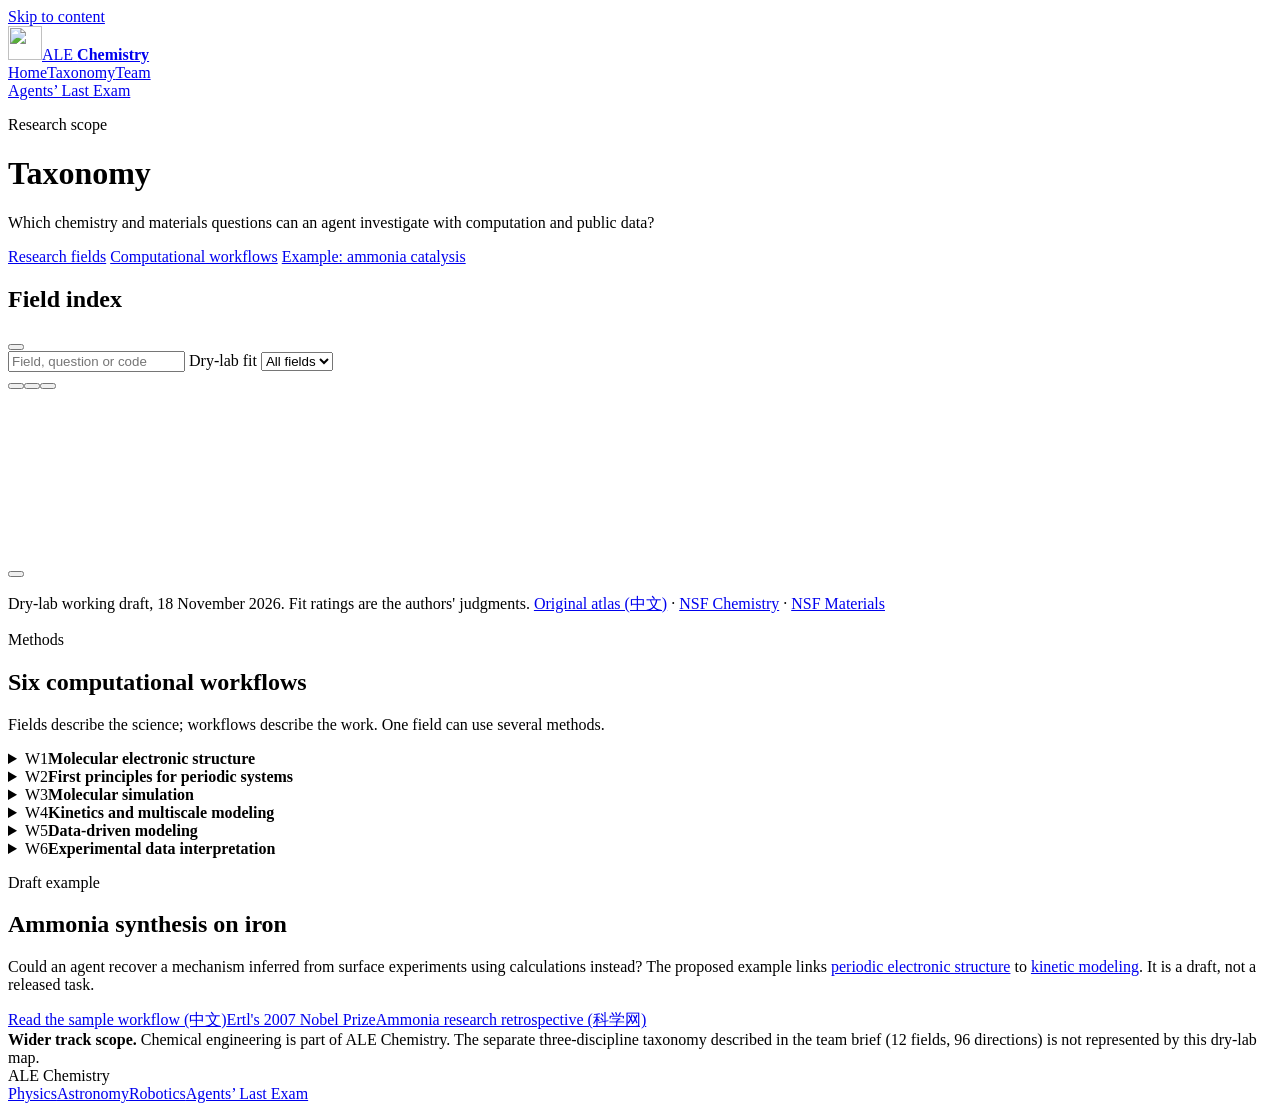
==== taxonomy/index.html @ fe06469a "Publish ALE Chemistry website" ====
<!doctype html>
<html lang="en">
  <head>
    <meta charset="utf-8" />
    <meta name="viewport" content="width=device-width,initial-scale=1" />
    <meta name="robots" content="noindex,nofollow" />
    <meta
      name="description"
      content="A zoomable working atlas of research fields in ALE Chemistry."
    />
    <link rel="icon" href="/ale-chemistry-site/mark.svg" />
    <title>Taxonomy | ALE Chemistry</title>
    <script type="module" crossorigin src="/ale-chemistry-site/assets/taxonomy-B8rWNloZ.js"></script>
    <link rel="modulepreload" crossorigin href="/ale-chemistry-site/assets/base-Cv3sViCa.js">
    <link rel="modulepreload" crossorigin href="/ale-chemistry-site/assets/tree-B8q4rNAW.js">
    <link rel="stylesheet" crossorigin href="/ale-chemistry-site/assets/base-BzcDfKxD.css">
  </head>
  <body>
    <a class="skip" href="#main">Skip to content</a><header class="site-head"><div class="head-inner"><a class="brand" href="/ale-chemistry-site/" aria-label="ALE Chemistry home"><img src="/ale-chemistry-site/mark.svg" width="34" height="34" alt=""><span>ALE <b>Chemistry</b></span></a><nav aria-label="Primary"><a href="/ale-chemistry-site/">Home</a><a href="/ale-chemistry-site/taxonomy/" aria-current="page">Taxonomy</a><a href="/ale-chemistry-site/team/">Team</a></nav><a class="network-link" href="https://agents-last-exam.org/" aria-label="Agents’ Last Exam main site"><i data-lucide="globe-2"></i><span>Agents’ Last Exam</span></a></div></header>
    <main id="main" class="atlas-page">
      <div class="page-wrap page-intro">
        <p class="overline"><span class="rule"></span>Research scope</p>
        <h1>Taxonomy</h1>
        <p>
          Which chemistry and materials questions can an agent investigate with
          computation and public data?
        </p>
        <nav class="atlas-jumps" aria-label="Taxonomy sections">
          <a href="#fields">Research fields</a>
          <a href="#workflows">Computational workflows</a>
          <a href="#sample">Example: ammonia catalysis</a>
        </nav>
      </div>
      <div class="atlas-shell page-wrap" id="fields">
        <aside class="atlas-index" aria-label="Taxonomy index">
          <div class="index-heading">
            <h2>Field index</h2>
            <button
              class="icon-button index-toggle"
              aria-label="Show field index"
              aria-expanded="false"
              aria-controls="index-body"
              title="Show field index"
            >
              <i data-lucide="list-tree"></i>
            </button>
          </div>
          <div id="index-body">
            <label class="search-box"
              ><i data-lucide="search"></i
              ><input
                id="atlas-search"
                type="search"
                placeholder="Field, question or code"
                aria-label="Find a field or example question"
                autocomplete="off"
            /></label>
            <label class="fit-filter"
              >Dry-lab fit
              <select id="fit-filter">
                <option value="">All fields</option>
              </select>
            </label>
            <div id="index-list"></div>
          </div>
        </aside>
        <section class="atlas-work" aria-label="Interactive field map">
          <div class="map-head">
            <nav id="crumbs" aria-label="Taxonomy breadcrumb"></nav>
            <div class="map-tools">
              <button
                id="zoom-out"
                class="icon-button"
                title="Zoom out"
                aria-label="Zoom out"
              >
                <i data-lucide="minus"></i></button
              ><button
                id="zoom-in"
                class="icon-button"
                title="Zoom in"
                aria-label="Zoom in"
              >
                <i data-lucide="plus"></i></button
              ><button
                id="fit"
                class="icon-button"
                title="Fit selection"
                aria-label="Fit selection"
              >
                <i data-lucide="maximize"></i>
              </button>
            </div>
          </div>
          <svg
            id="field-map"
            role="group"
            aria-label="Zoomable taxonomy map"
            tabindex="0"
          ></svg>
          <div class="map-foot">
            <div>
              <span id="node-kind" class="mono"></span
              ><strong id="node-name"></strong>
              <p id="node-description" aria-live="polite"></p>
              <div id="node-links" class="node-links"></div>
            </div>
            <button
              class="icon-button"
              id="up"
              title="Parent level"
              aria-label="Parent level"
            >
              <i data-lucide="corner-left-up"></i>
            </button>
          </div>
        </section>
      </div>
      <div class="page-wrap edition">
        <i data-lucide="book-open"></i>
        <p>
          <span id="edition-note"
            >Dry-lab working draft, 18 November 2026.</span
          >
          Fit ratings are the authors' judgments.
          <a href="https://claude.ai/artifact/L4qpZ2cJ8Bn9jedCf67J6v"
            >Original atlas (中文)</a
          >
          ·
          <a
            href="https://www.nsf.gov/funding/opportunities/mps-chem-mps-chemistry-research-programs/nsf26-519/solicitation"
            >NSF Chemistry</a
          >
          ·
          <a
            href="https://www.nsf.gov/funding/opportunities/mps-materials-mps-materials-research-programs/nsf26-521/solicitation"
            >NSF Materials</a
          >
        </p>
      </div>
      <section id="workflows" class="page-wrap atlas-reading">
        <p class="overline"><span class="rule"></span>Methods</p>
        <h2>Six computational workflows</h2>
        <p>
          Fields describe the science; workflows describe the work. One field
          can use several methods.
        </p>
        <div id="workflow-list"><details class="workflow-row" id="w1"><summary><span class="mono">W1</span><strong>Molecular electronic structure</strong><span class="disclosure" aria-hidden="true"></span></summary><div class="workflow-body"><p>Predict a molecule's energy, geometry or electronic transitions and compare with a measured observable.</p><p class="workflow-fields"><span>Related fields:</span> <a href="?node=c1#fields">C1 · Catalysis</a> <a href="?node=c3#fields">C3 · Mechanism &amp; function</a> <a href="?node=c4#fields">C4 · Structure &amp; dynamics</a> <a href="?node=c7#fields">C7 · Theory &amp; computation</a></p></div></details><details class="workflow-row" id="w2"><summary><span class="mono">W2</span><strong>First principles for periodic systems</strong><span class="disclosure" aria-hidden="true"></span></summary><div class="workflow-body"><p>Calculate a property of a surface or crystal and check it against published values.</p><p class="workflow-fields"><span>Related fields:</span> <a href="?node=c1#fields">C1 · Catalysis</a> <a href="?node=m2#fields">M2 · Ceramics</a> <a href="?node=m3#fields">M3 · Materials theory</a> <a href="?node=m5#fields">M5 · Electronic &amp; photonic</a> <a href="?node=m8#fields">M8 · Solid-state chemistry</a></p></div></details><details class="workflow-row" id="w3"><summary><span class="mono">W3</span><strong>Molecular simulation</strong><span class="disclosure" aria-hidden="true"></span></summary><div class="workflow-body"><p>Sample the configurations of a molecular system to estimate quantities such as binding or gas uptake.</p><p class="workflow-fields"><span>Related fields:</span> <a href="?node=c8#fields">C8 · Life processes</a> <a href="?node=c9#fields">C9 · Supramolecular &amp; nano</a> <a href="?node=m7#fields">M7 · Polymers</a> <a href="?node=m8#fields">M8 · Solid-state chemistry</a></p></div></details><details class="workflow-row" id="w4"><summary><span class="mono">W4</span><strong>Kinetics and multiscale modeling</strong><span class="disclosure" aria-hidden="true"></span></summary><div class="workflow-body"><p>Connect microscopic events to observable rates, morphologies or phase behavior.</p><p class="workflow-fields"><span>Related fields:</span> <a href="?node=c1#fields">C1 · Catalysis</a> <a href="?node=c4#fields">C4 · Structure &amp; dynamics</a> <a href="?node=c6#fields">C6 · Systems &amp; solutions</a> <a href="?node=m6#fields">M6 · Metals &amp; alloys</a></p></div></details><details class="workflow-row" id="w5"><summary><span class="mono">W5</span><strong>Data-driven modeling</strong><span class="disclosure" aria-hidden="true"></span></summary><div class="workflow-body"><p>Learn properties or screen candidates, then measure performance on held-out data.</p><p class="workflow-fields"><span>Related fields:</span> <a href="?node=c5#fields">C5 · Synthesis</a> <a href="?node=c7#fields">C7 · Theory &amp; computation</a> <a href="?node=m5#fields">M5 · Electronic &amp; photonic</a> <a href="?node=m8#fields">M8 · Solid-state chemistry</a></p></div></details><details class="workflow-row" id="w6"><summary><span class="mono">W6</span><strong>Experimental data interpretation</strong><span class="disclosure" aria-hidden="true"></span></summary><div class="workflow-body"><p>Infer structure from spectra or diffraction, then compare with a known reference.</p><p class="workflow-fields"><span>Related fields:</span> <a href="?node=c2#fields">C2 · Measurement &amp; imaging</a> <a href="?node=m4#fields">M4 · Condensed matter</a></p></div></details></div>
      </section>
      <section id="sample" class="page-wrap atlas-reading">
        <p class="overline"><span class="rule"></span>Draft example</p>
        <h2>Ammonia synthesis on iron</h2>
        <p>
          Could an agent recover a mechanism inferred from surface experiments
          using calculations instead? The proposed example links
          <a href="#w2">periodic electronic structure</a> to
          <a href="#w4">kinetic modeling</a>. It is a draft, not a released
          task.
        </p>
        <div class="reading-links">
          <a href="https://claude.ai/artifact/RcVZBp7t5jjUbqYZPq3YxW"
            >Read the sample workflow (中文)</a
          ><a href="https://www.nobelprize.org/prizes/chemistry/2007/summary/"
            >Ertl's 2007 Nobel Prize</a
          ><a href="https://news.sciencenet.cn/htmlnews/2021/10/466577.shtm"
            >Ammonia research retrospective (科学网)</a
          >
        </div>
      </section>
      <aside id="track-scope" class="page-wrap scope-note">
        <strong>Wider track scope.</strong> Chemical engineering is part of ALE
        Chemistry. The separate three-discipline taxonomy described in the team
        brief (12 fields, 96 directions) is not represented by this dry-lab map.
      </aside>
      <noscript
        ><p class="page-wrap">
          The interactive map needs JavaScript. The workflow list and linked
          original atlas are available without it.
        </p></noscript
      >
    </main>
    <footer><div class="foot-inner"><span class="foot-name">ALE Chemistry</span><nav aria-label="Related tracks"><a href="https://ale-physics.org/">Physics</a><a href="https://ale-astronomy.org/">Astronomy</a><a href="https://ale-robotics.org/">Robotics</a><a href="https://agents-last-exam.org/">Agents’ Last Exam</a></nav></div></footer>
  </body>
</html>
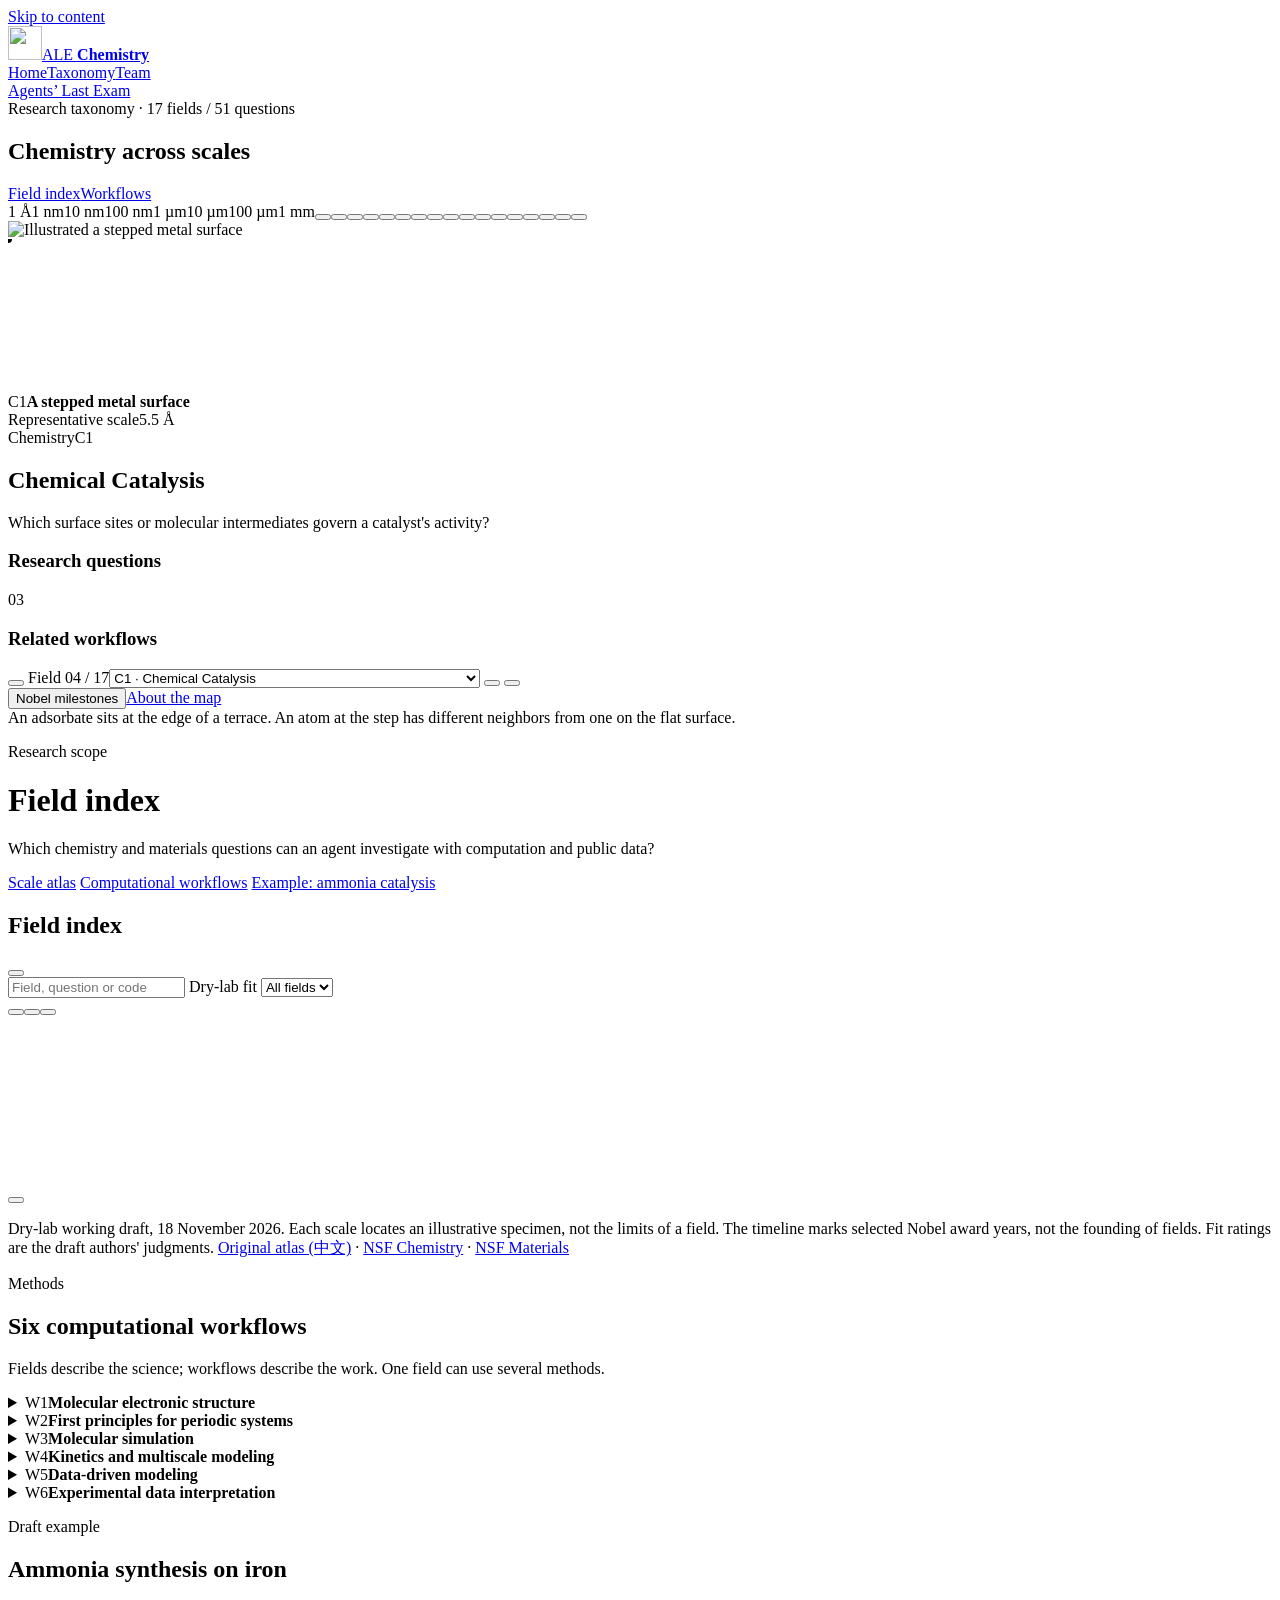
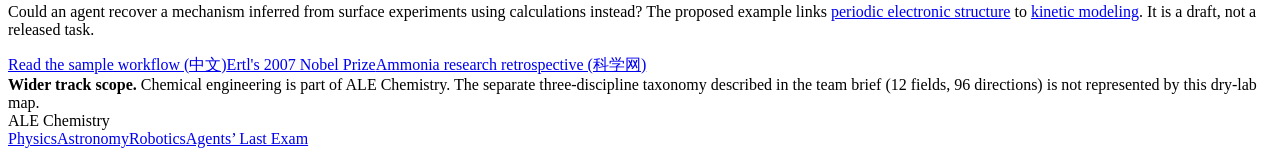
==== commit 2a655f52: "Update published website" ====
--- a/taxonomy/index.html
+++ b/taxonomy/index.html
@@ -10,119 +10,162 @@
     />
     <link rel="icon" href="/ale-chemistry-site/mark.svg" />
     <title>Taxonomy | ALE Chemistry</title>
-    <script type="module" crossorigin src="/ale-chemistry-site/assets/taxonomy-B8rWNloZ.js"></script>
-    <link rel="modulepreload" crossorigin href="/ale-chemistry-site/assets/base-Cv3sViCa.js">
-    <link rel="modulepreload" crossorigin href="/ale-chemistry-site/assets/tree-B8q4rNAW.js">
+    <script type="module" crossorigin src="/ale-chemistry-site/assets/taxonomy-D-txpqeL.js"></script>
+    <link rel="modulepreload" crossorigin href="/ale-chemistry-site/assets/base-CWYM7ksA.js">
+    <link rel="modulepreload" crossorigin href="/ale-chemistry-site/assets/tree-DxXXU56B.js">
     <link rel="stylesheet" crossorigin href="/ale-chemistry-site/assets/base-BzcDfKxD.css">
+    <link rel="stylesheet" crossorigin href="/ale-chemistry-site/assets/taxonomy-H6cmNP9o.css">
   </head>
-  <body>
+  <body class="atlas-site">
     <a class="skip" href="#main">Skip to content</a><header class="site-head"><div class="head-inner"><a class="brand" href="/ale-chemistry-site/" aria-label="ALE Chemistry home"><img src="/ale-chemistry-site/mark.svg" width="34" height="34" alt=""><span>ALE <b>Chemistry</b></span></a><nav aria-label="Primary"><a href="/ale-chemistry-site/">Home</a><a href="/ale-chemistry-site/taxonomy/" aria-current="page">Taxonomy</a><a href="/ale-chemistry-site/team/">Team</a></nav><a class="network-link" href="https://agents-last-exam.org/" aria-label="Agents’ Last Exam main site"><i data-lucide="globe-2"></i><span>Agents’ Last Exam</span></a></div></header>
     <main id="main" class="atlas-page">
-      <div class="page-wrap page-intro">
-        <p class="overline"><span class="rule"></span>Research scope</p>
-        <h1>Taxonomy</h1>
-        <p>
-          Which chemistry and materials questions can an agent investigate with
-          computation and public data?
-        </p>
-        <nav class="atlas-jumps" aria-label="Taxonomy sections">
-          <a href="#fields">Research fields</a>
-          <a href="#workflows">Computational workflows</a>
-          <a href="#sample">Example: ammonia catalysis</a>
-        </nav>
-      </div>
-      <div class="atlas-shell page-wrap" id="fields">
-        <aside class="atlas-index" aria-label="Taxonomy index">
-          <div class="index-heading">
-            <h2>Field index</h2>
-            <button
-              class="icon-button index-toggle"
-              aria-label="Show field index"
-              aria-expanded="false"
-              aria-controls="index-body"
-              title="Show field index"
-            >
-              <i data-lucide="list-tree"></i>
-            </button>
-          </div>
-          <div id="index-body">
-            <label class="search-box"
-              ><i data-lucide="search"></i
-              ><input
-                id="atlas-search"
-                type="search"
-                placeholder="Field, question or code"
-                aria-label="Find a field or example question"
-                autocomplete="off"
-            /></label>
-            <label class="fit-filter"
-              >Dry-lab fit
-              <select id="fit-filter">
-                <option value="">All fields</option>
-              </select>
-            </label>
-            <div id="index-list"></div>
-          </div>
-        </aside>
-        <section class="atlas-work" aria-label="Interactive field map">
-          <div class="map-head">
-            <nav id="crumbs" aria-label="Taxonomy breadcrumb"></nav>
-            <div class="map-tools">
+      <section id="scale-atlas" class="sa-runway" aria-label="Chemistry scale atlas">
+  <div class="sa-viewport" id="sa-viewport">
+    <div class="sa-head"><div><span class="sa-kicker">Research taxonomy<span class="sa-count"> · 17 fields / 51 questions</span></span><h1>Chemistry across scales</h1></div>
+      <nav aria-label="Atlas views"><a href="#fields"><i data-lucide="list-tree"></i>Field index</a><a class="sa-workflow-jump" href="#workflows">Workflows</a></nav></div>
+    <div class="sa-body">
+      <nav class="sa-rail" aria-label="Research fields by representative length"><div class="sa-axis"><span class="sa-tick" style="--pos:0%">1 Å</span><span class="sa-tick" style="--pos:13.696697597378607%">1 nm</span><span class="sa-tick" style="--pos:27.393395194757215%">10 nm</span><span class="sa-tick" style="--pos:41.09009279213582%">100 nm</span><span class="sa-tick" style="--pos:54.78679038951443%">1 µm</span><span class="sa-tick" style="--pos:68.48348798689304%">10 µm</span><span class="sa-tick" style="--pos:82.18018558427164%">100 µm</span><span class="sa-tick" style="--pos:95.87688318165026%">1 mm</span><button type="button" data-stop="c7" data-family="c" style="--pos:0%" aria-label="Go to Chemical Theory, Models and Computational Methods" title="Chemical Theory, Models and Computational Methods"></button><button type="button" data-stop="c4" data-family="c" style="--pos:2.795769676020371%" aria-label="Go to Chemical Structure and Dynamics" title="Chemical Structure and Dynamics"></button><button type="button" data-stop="c3" data-family="c" style="--pos:6.918886494370116%" aria-label="Go to Chemical Mechanism, Function, and Properties" title="Chemical Mechanism, Function, and Properties"></button><button type="button" data-stop="c1" data-family="c" style="--pos:10.140523870384579%" aria-label="Go to Chemical Catalysis" title="Chemical Catalysis"></button><button type="button" data-stop="m8" data-family="m" style="--pos:12.729969966789161%" aria-label="Go to Solid State and Materials Chemistry" title="Solid State and Materials Chemistry"></button><button type="button" data-stop="c5" data-family="c" style="--pos:15.024044739707982%" aria-label="Go to Chemical Synthesis" title="Chemical Synthesis"></button><button type="button" data-stop="m3" data-family="m" style="--pos:19.147161558057725%" aria-label="Go to Condensed Matter and Materials Theory" title="Condensed Matter and Materials Theory"></button><button type="button" data-stop="c8" data-family="c" style="--pos:23.27027837640747%" aria-label="Go to Chemistry of Life Processes" title="Chemistry of Life Processes"></button><button type="button" data-stop="c9" data-family="c" style="--pos:28.477916777255167%" aria-label="Go to Macromolecular, Supramolecular, and Nanochemistry" title="Macromolecular, Supramolecular, and Nanochemistry"></button><button type="button" data-stop="m4" data-family="m" style="--pos:33.301654226909804%" aria-label="Go to Condensed Matter Physics" title="Condensed Matter Physics"></button><button type="button" data-stop="m1" data-family="m" style="--pos:39.762745649806455%" aria-label="Go to Biomaterials" title="Biomaterials"></button><button type="button" data-stop="m7" data-family="m" style="--pos:44.5864830994611%" aria-label="Go to Polymers" title="Polymers"></button><button type="button" data-stop="m5" data-family="m" style="--pos:50.66367357116469%" aria-label="Go to Electronic and Photonic Materials" title="Electronic and Photonic Materials"></button><button type="button" data-stop="m2" data-family="m" style="--pos:61.3217759326915%" aria-label="Go to Ceramics" title="Ceramics"></button><button type="button" data-stop="c2" data-family="c" style="--pos:73.93395194757217%" aria-label="Go to Chemical Measurement and Imaging" title="Chemical Measurement and Imaging"></button><button type="button" data-stop="c6" data-family="c" style="--pos:87.63064954495077%" aria-label="Go to Chemical Systems and Solutions" title="Chemical Systems and Solutions"></button><button type="button" data-stop="m6" data-family="m" style="--pos:100%" aria-label="Go to Metals and Metallic Nanostructures" title="Metals and Metallic Nanostructures"></button><span id="sa-cursor" aria-hidden="true"></span></div></nav>
+      <div class="sa-stage" id="sa-stage" role="group" tabindex="0" aria-label="Research specimen. Arrow keys change scale.">
+        <img class="sa-still" id="sa-still" src="/ale-chemistry-site/specimens/c1.webp" width="900" height="600" alt="Illustrated a stepped metal surface"/>
+        <svg class="sa-branches" id="sa-branches" width="100%" height="100%" aria-hidden="true"><g><path/><path/><path/><circle r="4"/></g></svg>
+        <div class="sa-pins" id="sa-pins" aria-label="Questions on the map"></div>
+        <div class="sa-legend"><span class="sa-fieldcode" id="sa-visual-code">C1</span><strong id="sa-specimen-title">A stepped metal surface</strong></div>
+        <div class="sa-position"><span>Representative scale</span><output id="sa-length" aria-live="off">5.5 Å</output></div>
+      </div>
+      <aside class="sa-inspector" aria-label="Selected research field">
+        <div class="sa-inspector-scroll" id="sa-panel-scroll">
+          <div class="sa-identifier"><span id="sa-family">Chemistry</span><span id="sa-code">C1</span></div>
+          <h2 id="sa-field-name">Chemical Catalysis</h2>
+          <p id="sa-field-description">Which surface sites or molecular intermediates govern a catalyst's activity?</p>
+          <div class="sa-question-head"><h3>Research questions</h3><span>03</span></div>
+          <div id="sa-questions"></div>
+          <div class="sa-methods"><h3>Related workflows</h3><div id="sa-method-links"></div></div>
+        </div>
+        <div class="sa-nav"><button type="button" id="sa-prev" title="Smaller scale" aria-label="Previous field, smaller scale"><i data-lucide="chevron-left"></i></button>
+        <label class="sa-picker"><span id="sa-order">Field 04 / 17</span><select id="sa-picker" aria-label="Choose a research field"><option value="c7" >C7 · Chemical Theory, Models and Computational Methods</option><option value="c4" >C4 · Chemical Structure and Dynamics</option><option value="c3" >C3 · Chemical Mechanism, Function, and Properties</option><option value="c1" selected>C1 · Chemical Catalysis</option><option value="m8" >M8 · Solid State and Materials Chemistry</option><option value="c5" >C5 · Chemical Synthesis</option><option value="m3" >M3 · Condensed Matter and Materials Theory</option><option value="c8" >C8 · Chemistry of Life Processes</option><option value="c9" >C9 · Macromolecular, Supramolecular, and Nanochemistry</option><option value="m4" >M4 · Condensed Matter Physics</option><option value="m1" >M1 · Biomaterials</option><option value="m7" >M7 · Polymers</option><option value="m5" >M5 · Electronic and Photonic Materials</option><option value="m2" >M2 · Ceramics</option><option value="c2" >C2 · Chemical Measurement and Imaging</option><option value="c6" >C6 · Chemical Systems and Solutions</option><option value="m6" >M6 · Metals and Metallic Nanostructures</option></select><i data-lucide="chevron-down"></i></label>
+        <button type="button" id="sa-next" title="Larger scale" aria-label="Next field, larger scale"><i data-lucide="chevron-right"></i></button>
+        <button type="button" id="sa-expand" title="Expand field details" aria-label="Expand field details" aria-expanded="false" aria-controls="sa-panel-scroll"><i data-lucide="book-open"></i></button></div>
+      </aside>
+    </div>
+    <div class="sa-foot"><div class="sa-mode"><button type="button" id="sa-history" aria-expanded="false" aria-controls="sa-time"><i data-lucide="history"></i>Nobel milestones</button><a class="sa-reading-jump" href="#atlas-provenance">About the map</a></div>
+      <div id="sa-time" hidden>
+        <button id="sa-time-play" type="button" aria-label="Play Nobel milestones" title="Play Nobel milestones"><i data-lucide="play"></i></button>
+        <input id="sa-year" type="range" aria-label="Nobel award year"/>
+        <a id="sa-citation" rel="noreferrer" target="_blank"></a>
+      </div>
+      <span id="sa-specimen-note">An adsorbate sits at the edge of a terrace. An atom at the step has different neighbors from one on the flat surface.</span>
+    </div>
+  </div></section>
+  <noscript><section class="page-wrap sa-static"><h2>Research fields and questions</h2><details><summary>C7 · Chemical Theory, Models and Computational Methods</summary><p>Test the reliability and limits of methods used to compute molecular properties.</p><ul><li><strong>Electron correlation</strong>: How accurately does a method treat strongly correlated electrons?</li><li><strong>Learned potentials</strong>: Does a learned potential hold up outside its training set?</li><li><strong>Quantum algorithms</strong>: What can a small, classically checkable calculation establish?</li></ul></details><details><summary>C4 · Chemical Structure and Dynamics</summary><p>Connect molecular motion to measurable rates and spectra.</p><ul><li><strong>Gas-phase rates</strong>: Can tunneling explain an observed small-molecule rate constant?</li><li><strong>Spectral assignment</strong>: Which vibrational or electronic transition accounts for a measured feature?</li><li><strong>Ultrafast dynamics</strong>: How does a condensed-phase system move between electronic states?</li></ul></details><details><summary>C3 · Chemical Mechanism, Function, and Properties</summary><p>Relate the route a reaction follows to the properties of its products.</p><ul><li><strong>Enantioselectivity</strong>: Why does a catalyst favor one mirror-image product?</li><li><strong>Competing mechanisms</strong>: What evidence separates a concerted reaction from a stepwise one?</li><li><strong>Excited-state pathways</strong>: How does light change a reaction's mechanism?</li></ul></details><details><summary>C1 · Chemical Catalysis</summary><p>Which surface sites or molecular intermediates govern a catalyst's activity?</p><ul><li><strong>Ammonia catalysis</strong>: Which sites and steps govern nitrogen fixation on a catalytic surface?</li><li><strong>Electrocatalytic selectivity</strong>: How well can models distinguish competing electrochemical reactions?</li><li><strong>Methane activation</strong>: What accounts for selectivity at low temperatures?</li></ul></details><details><summary>M8 · Solid State and Materials Chemistry</summary><p>Relate crystal structure to stability, adsorption and the prospects for synthesis.</p><ul><li><strong>Crystal stability</strong>: Is a proposed solid stable against competing phases?</li><li><strong>Framework adsorption</strong>: How closely do simulated gas-uptake curves match measurements?</li><li><strong>Synthesizability</strong>: Does predicted thermodynamic stability establish that a crystal can be made?</li></ul></details><details><summary>C5 · Chemical Synthesis</summary><p>Study candidate molecular routes and how experimental conditions affect their outcomes.</p><ul><li><strong>Retrosynthesis</strong>: Which candidate routes lead back to simpler starting materials?</li><li><strong>Yield prediction</strong>: How well do yield predictions transfer to held-out reaction conditions?</li><li><strong>Reaction discovery</strong>: What experimental evidence would establish a new reaction class?</li></ul></details><details><summary>M3 · Condensed Matter and Materials Theory</summary><p>Model the electronic and collective behavior of solids.</p><ul><li><strong>Electron-phonon coupling</strong>: Can a model reproduce the transition temperature of a conventional superconductor?</li><li><strong>Topological materials</strong>: What does band symmetry reveal about a material's topology?</li><li><strong>Correlated ground states</strong>: Which description of a small many-body system agrees with a reference solution?</li></ul></details><details><summary>C8 · Chemistry of Life Processes</summary><p>Use molecular measurements and models to examine binding and catalysis in living systems.</p><ul><li><strong>Binding free energy</strong>: How well do predictions agree with measured binding affinities?</li><li><strong>Enzyme mechanisms</strong>: Which proposed mechanism is consistent with the experimental evidence?</li><li><strong>Protein design and function</strong>: What distinguishes a structural prediction from experimental evidence of function?</li></ul></details><details><summary>C9 · Macromolecular, Supramolecular, and Nanochemistry</summary><p>Study the organization and interactions of large molecules and nanoscale assemblies.</p><ul><li><strong>Host-guest binding</strong>: Can an unseen binding constant be predicted from molecular structure?</li><li><strong>Self-assembly</strong>: Which assembly pathways account for the observed morphology?</li><li><strong>Nanocrystal growth</strong>: How do surface ligands affect a growing crystal?</li></ul></details><details><summary>M4 · Condensed Matter Physics</summary><p>Interpret experimental evidence for phases and collective phenomena.</p><ul><li><strong>Experimental data fitting</strong>: Which model best explains a published measurement?</li><li><strong>Moiré electron states</strong>: Which correlated states are compatible with a superlattice model?</li><li><strong>Unconventional superconductivity</strong>: Which observations discriminate between proposed pairing mechanisms?</li></ul></details><details><summary>M1 · Biomaterials</summary><p>Study materials in contact with biological systems and the experimental evidence for their behavior.</p><ul><li><strong>Protein adsorption</strong>: How well does a model describe binding at a material surface?</li><li><strong>Hydrogel response</strong>: How does network structure affect a gel's mechanics and degradation?</li><li><strong>Biocompatibility</strong>: What experimental evidence supports compatibility with living tissue?</li></ul></details><details><summary>M7 · Polymers</summary><p>Relate macromolecular structure to phase behavior and material properties.</p><ul><li><strong>Copolymer phase diagrams</strong>: Which phases should a block copolymer form?</li><li><strong>Glass transitions</strong>: How does the simulated cooling rate affect a predicted transition temperature?</li><li><strong>Depolymerization</strong>: What can bond-breaking energetics tell us about chemical recycling?</li></ul></details><details><summary>M5 · Electronic and Photonic Materials</summary><p>Relate structure and defects to the way a material carries charge or absorbs light.</p><ul><li><strong>Perovskite defects</strong>: Which defects matter for the stability of a halide perovskite?</li><li><strong>Optical screening</strong>: Which candidates combine a suitable band gap with strong absorption?</li><li><strong>Charge mobility</strong>: How does molecular packing change mobility in an organic semiconductor?</li></ul></details><details><summary>M2 · Ceramics</summary><p>Connect transport, defects and microstructure in nonmetallic inorganic solids.</p><ul><li><strong>Ionic conductivity</strong>: How mobile are ions inside a solid electrolyte?</li><li><strong>Point defects</strong>: How do dopants change the defects a crystal favors?</li><li><strong>Grain boundaries</strong>: Which features of a sintered ceramic require experimental characterization?</li></ul></details><details><summary>C2 · Chemical Measurement and Imaging</summary><p>Extract chemical structure and spatial information from measurements.</p><ul><li><strong>Structure from spectra</strong>: Which molecular structure fits both the NMR and mass spectra?</li><li><strong>Image reconstruction</strong>: How much detail can be recovered from microscopy measurements?</li><li><strong>Single-molecule measurements</strong>: Which chemical signals could an in situ measurement distinguish?</li></ul></details><details><summary>C6 · Chemical Systems and Solutions</summary><p>Study chemical change in air, water and at interfaces.</p><ul><li><strong>Atmospheric oxidation</strong>: Which oxidation pathways contribute to secondary aerosol formation?</li><li><strong>Persistent pollutants</strong>: Which proposed degradation pathways fit observations in water?</li><li><strong>Air-water interfaces</strong>: Can an interface explain an apparent increase in reaction rate?</li></ul></details><details><summary>M6 · Metals and Metallic Nanostructures</summary><p>Relate alloy composition and microstructure to stability and mechanical behavior.</p><ul><li><strong>Alloy phase stability</strong>: Which phases compete in a high-entropy alloy?</li><li><strong>Dislocation motion</strong>: How well does a model capture the onset of plastic deformation?</li><li><strong>Fatigue and fracture</strong>: What limits predictions of the lifetime of a metal part?</li></ul></details></section></noscript>
+      <div class="classic-area">
+        <div class="page-wrap page-intro">
+          <p class="overline"><span class="rule"></span>Research scope</p>
+          <h1>Field index</h1>
+          <p>
+            Which chemistry and materials questions can an agent investigate
+            with computation and public data?
+          </p>
+          <nav class="atlas-jumps" aria-label="Taxonomy sections">
+            <a href="/ale-chemistry-site/taxonomy/#c1">Scale atlas</a>
+            <a href="#workflows">Computational workflows</a>
+            <a href="#sample">Example: ammonia catalysis</a>
+          </nav>
+        </div>
+        <div class="atlas-shell page-wrap" id="fields">
+          <aside class="atlas-index" aria-label="Taxonomy index">
+            <div class="index-heading">
+              <h2>Field index</h2>
               <button
-                id="zoom-out"
+                class="icon-button index-toggle"
+                aria-label="Show field index"
+                aria-expanded="false"
+                aria-controls="index-body"
+                title="Show field index"
+              >
+                <i data-lucide="list-tree"></i>
+              </button>
+            </div>
+            <div id="index-body">
+              <label class="search-box"
+                ><i data-lucide="search"></i
+                ><input
+                  id="atlas-search"
+                  type="search"
+                  placeholder="Field, question or code"
+                  aria-label="Find a field or example question"
+                  autocomplete="off"
+              /></label>
+              <label class="fit-filter"
+                >Dry-lab fit
+                <select id="fit-filter">
+                  <option value="">All fields</option>
+                </select>
+              </label>
+              <div id="index-list"></div>
+            </div>
+          </aside>
+          <section class="atlas-work" aria-label="Interactive field map">
+            <div class="map-head">
+              <nav id="crumbs" aria-label="Taxonomy breadcrumb"></nav>
+              <div class="map-tools">
+                <button
+                  id="zoom-out"
+                  class="icon-button"
+                  title="Zoom out"
+                  aria-label="Zoom out"
+                >
+                  <i data-lucide="minus"></i></button
+                ><button
+                  id="zoom-in"
+                  class="icon-button"
+                  title="Zoom in"
+                  aria-label="Zoom in"
+                >
+                  <i data-lucide="plus"></i></button
+                ><button
+                  id="fit"
+                  class="icon-button"
+                  title="Fit selection"
+                  aria-label="Fit selection"
+                >
+                  <i data-lucide="maximize"></i>
+                </button>
+              </div>
+            </div>
+            <svg
+              id="field-map"
+              role="group"
+              aria-label="Zoomable taxonomy map"
+              tabindex="0"
+            ></svg>
+            <div class="map-foot">
+              <div>
+                <span id="node-kind" class="mono"></span
+                ><strong id="node-name"></strong>
+                <p id="node-description" aria-live="polite"></p>
+                <div id="node-links" class="node-links"></div>
+              </div>
+              <button
                 class="icon-button"
-                title="Zoom out"
-                aria-label="Zoom out"
+                id="up"
+                title="Parent level"
+                aria-label="Parent level"
               >
-                <i data-lucide="minus"></i></button
-              ><button
-                id="zoom-in"
-                class="icon-button"
-                title="Zoom in"
-                aria-label="Zoom in"
-              >
-                <i data-lucide="plus"></i></button
-              ><button
-                id="fit"
-                class="icon-button"
-                title="Fit selection"
-                aria-label="Fit selection"
-              >
-                <i data-lucide="maximize"></i>
+                <i data-lucide="corner-left-up"></i>
               </button>
             </div>
-          </div>
-          <svg
-            id="field-map"
-            role="group"
-            aria-label="Zoomable taxonomy map"
-            tabindex="0"
-          ></svg>
-          <div class="map-foot">
-            <div>
-              <span id="node-kind" class="mono"></span
-              ><strong id="node-name"></strong>
-              <p id="node-description" aria-live="polite"></p>
-              <div id="node-links" class="node-links"></div>
-            </div>
-            <button
-              class="icon-button"
-              id="up"
-              title="Parent level"
-              aria-label="Parent level"
-            >
-              <i data-lucide="corner-left-up"></i>
-            </button>
-          </div>
-        </section>
-      </div>
-      <div class="page-wrap edition">
+          </section>
+        </div>
+      </div>
+      <div class="page-wrap edition" id="atlas-provenance">
         <i data-lucide="book-open"></i>
         <p>
           <span id="edition-note"
             >Dry-lab working draft, 18 November 2026.</span
           >
-          Fit ratings are the authors' judgments.
+          Each scale locates an illustrative specimen, not the limits of a
+          field. The timeline marks selected Nobel award years, not the founding
+          of fields. Fit ratings are the draft authors' judgments.
           <a href="https://claude.ai/artifact/L4qpZ2cJ8Bn9jedCf67J6v"
             >Original atlas (中文)</a
           >
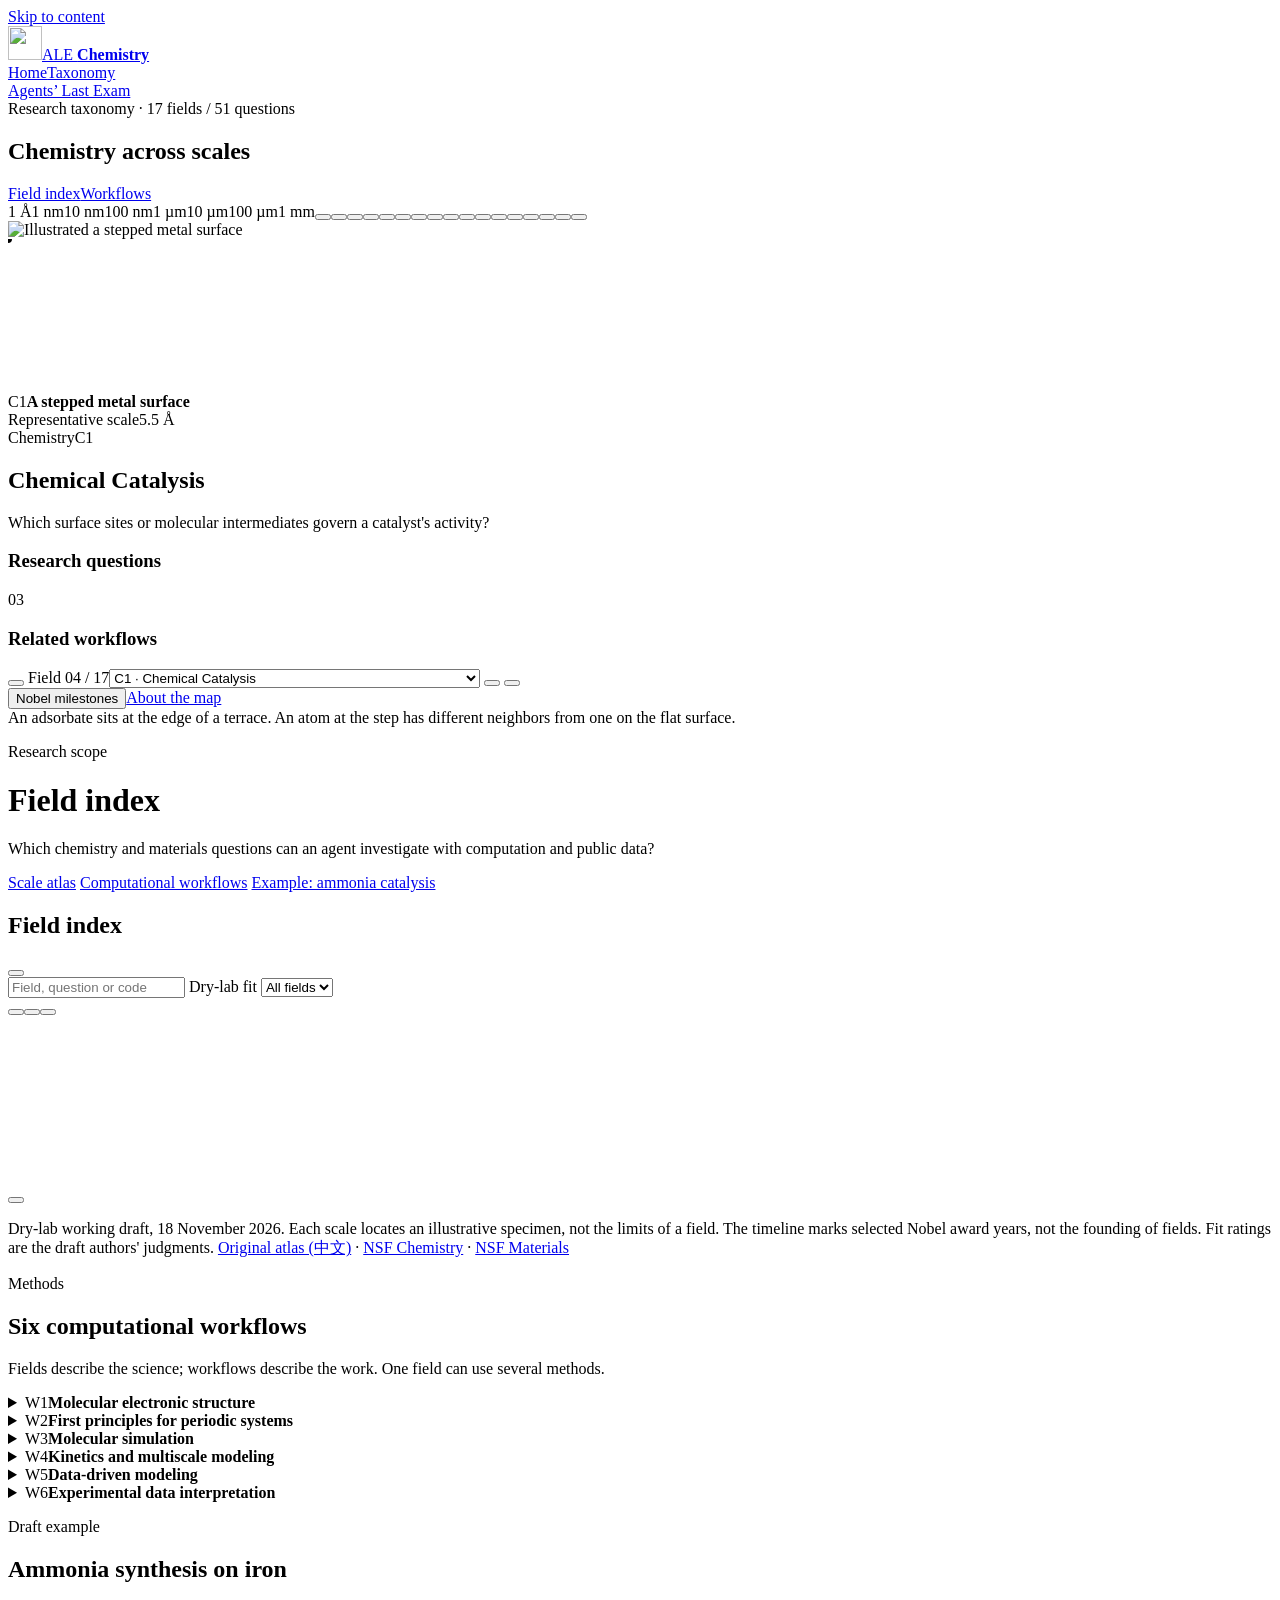
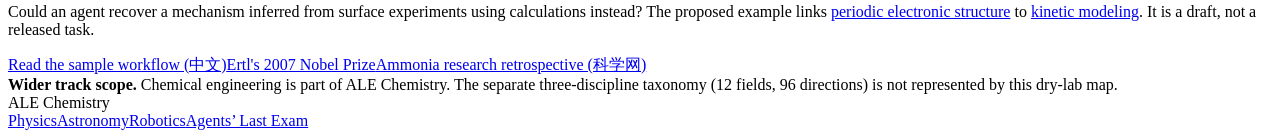
==== commit 1802f8d4: "Update published website" ====
--- a/taxonomy/index.html
+++ b/taxonomy/index.html
@@ -10,14 +10,13 @@
     />
     <link rel="icon" href="/ale-chemistry-site/mark.svg" />
     <title>Taxonomy | ALE Chemistry</title>
-    <script type="module" crossorigin src="/ale-chemistry-site/assets/taxonomy-D-txpqeL.js"></script>
-    <link rel="modulepreload" crossorigin href="/ale-chemistry-site/assets/base-CWYM7ksA.js">
-    <link rel="modulepreload" crossorigin href="/ale-chemistry-site/assets/tree-DxXXU56B.js">
-    <link rel="stylesheet" crossorigin href="/ale-chemistry-site/assets/base-BzcDfKxD.css">
+    <script type="module" crossorigin src="/ale-chemistry-site/assets/taxonomy-CiBQ8Is8.js"></script>
+    <link rel="modulepreload" crossorigin href="/ale-chemistry-site/assets/tree-BUuOpipw.js">
+    <link rel="stylesheet" crossorigin href="/ale-chemistry-site/assets/tree-Bzoe-ZWV.css">
     <link rel="stylesheet" crossorigin href="/ale-chemistry-site/assets/taxonomy-H6cmNP9o.css">
   </head>
   <body class="atlas-site">
-    <a class="skip" href="#main">Skip to content</a><header class="site-head"><div class="head-inner"><a class="brand" href="/ale-chemistry-site/" aria-label="ALE Chemistry home"><img src="/ale-chemistry-site/mark.svg" width="34" height="34" alt=""><span>ALE <b>Chemistry</b></span></a><nav aria-label="Primary"><a href="/ale-chemistry-site/">Home</a><a href="/ale-chemistry-site/taxonomy/" aria-current="page">Taxonomy</a><a href="/ale-chemistry-site/team/">Team</a></nav><a class="network-link" href="https://agents-last-exam.org/" aria-label="Agents’ Last Exam main site"><i data-lucide="globe-2"></i><span>Agents’ Last Exam</span></a></div></header>
+    <a class="skip" href="#main">Skip to content</a><header class="site-head"><div class="head-inner"><a class="brand" href="/ale-chemistry-site/" aria-label="ALE Chemistry home"><img src="/ale-chemistry-site/mark.svg" width="34" height="34" alt=""><span>ALE <b>Chemistry</b></span></a><nav aria-label="Primary"><a href="/ale-chemistry-site/">Home</a><a href="/ale-chemistry-site/taxonomy/" aria-current="page">Taxonomy</a></nav><a class="network-link" href="https://agents-last-exam.org/" aria-label="Agents’ Last Exam main site"><i data-lucide="globe-2"></i><span>Agents’ Last Exam</span></a></div></header>
     <main id="main" class="atlas-page">
       <section id="scale-atlas" class="sa-runway" aria-label="Chemistry scale atlas">
   <div class="sa-viewport" id="sa-viewport">
@@ -212,8 +211,8 @@
       </section>
       <aside id="track-scope" class="page-wrap scope-note">
         <strong>Wider track scope.</strong> Chemical engineering is part of ALE
-        Chemistry. The separate three-discipline taxonomy described in the team
-        brief (12 fields, 96 directions) is not represented by this dry-lab map.
+        Chemistry. The separate three-discipline taxonomy (12 fields, 96
+        directions) is not represented by this dry-lab map.
       </aside>
       <noscript
         ><p class="page-wrap">
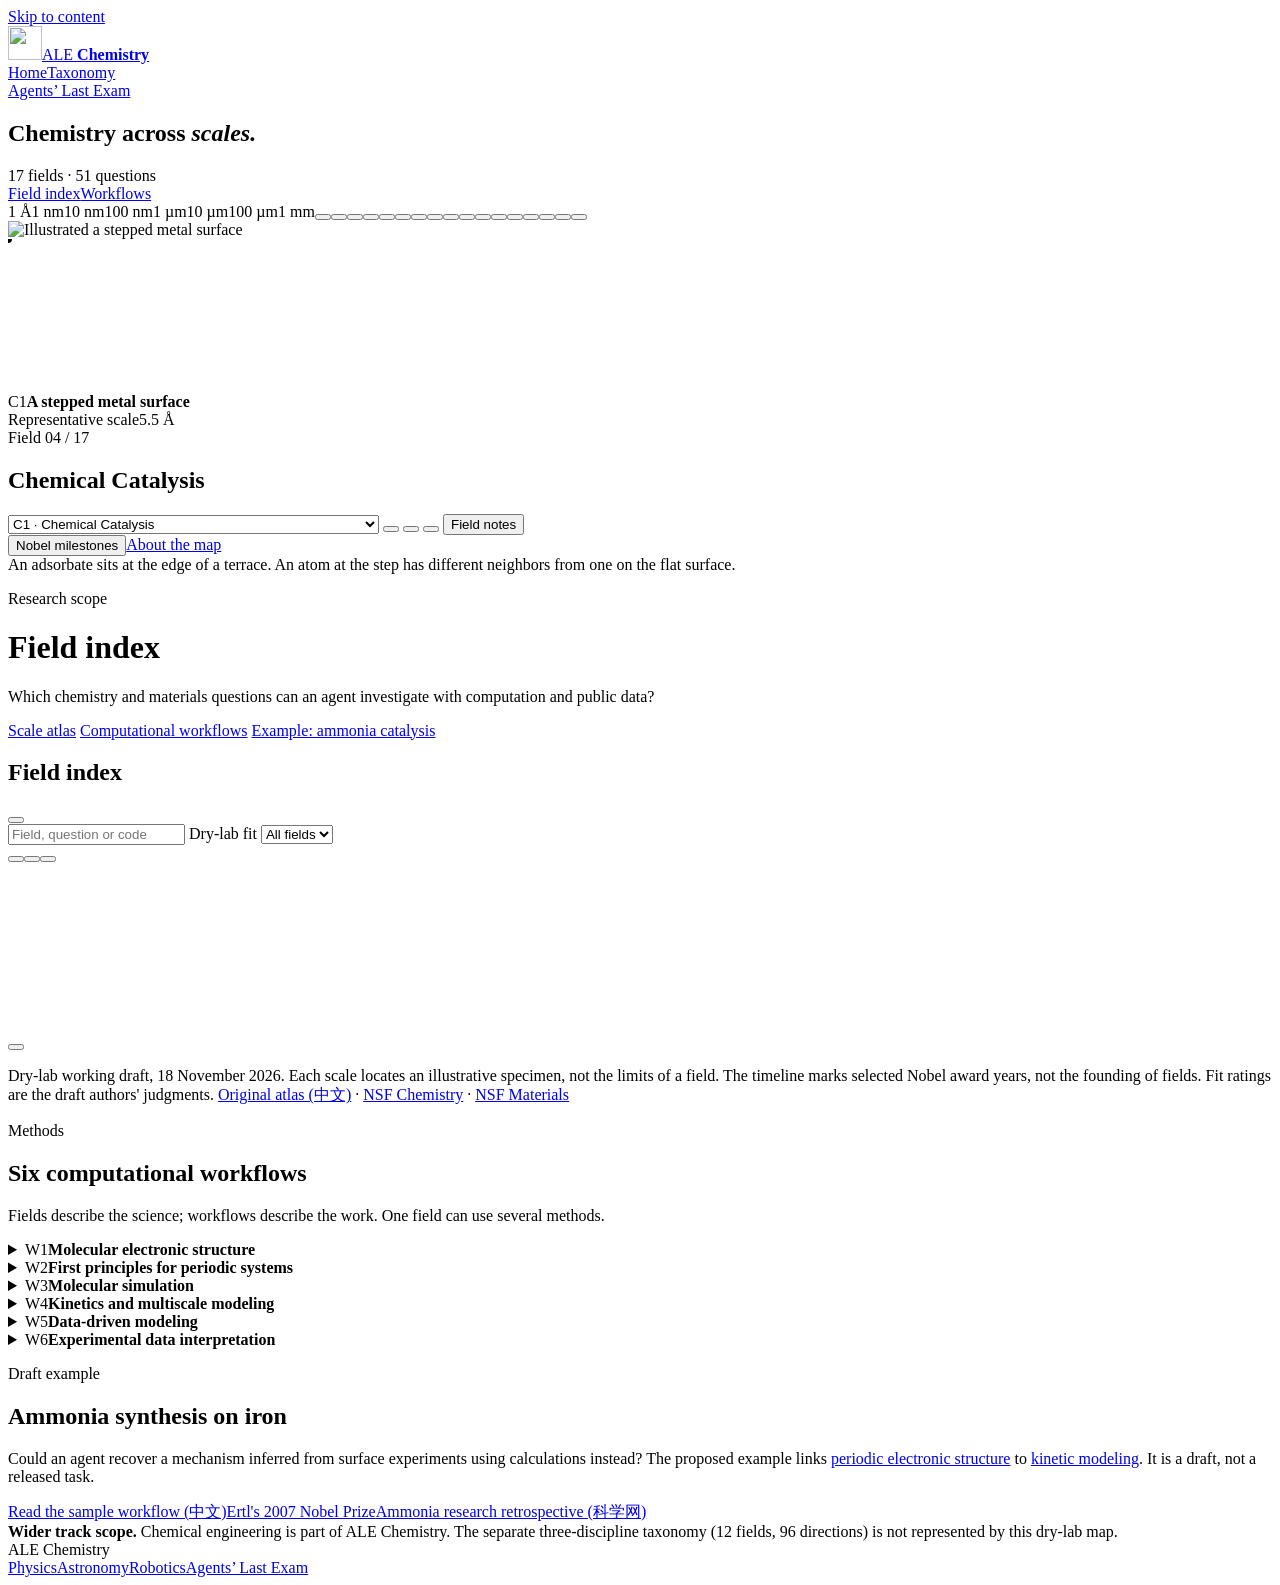
==== commit a3907c95: "Update published website" ====
--- a/taxonomy/index.html
+++ b/taxonomy/index.html
@@ -10,20 +10,20 @@
     />
     <link rel="icon" href="/ale-chemistry-site/mark.svg" />
     <title>Taxonomy | ALE Chemistry</title>
-    <script type="module" crossorigin src="/ale-chemistry-site/assets/taxonomy-CiBQ8Is8.js"></script>
-    <link rel="modulepreload" crossorigin href="/ale-chemistry-site/assets/tree-BUuOpipw.js">
-    <link rel="stylesheet" crossorigin href="/ale-chemistry-site/assets/tree-Bzoe-ZWV.css">
-    <link rel="stylesheet" crossorigin href="/ale-chemistry-site/assets/taxonomy-H6cmNP9o.css">
+    <script type="module" crossorigin src="/ale-chemistry-site/assets/taxonomy-BNIqZe_F.js"></script>
+    <link rel="modulepreload" crossorigin href="/ale-chemistry-site/assets/scale-motion-BDrGIvwO.js">
+    <link rel="stylesheet" crossorigin href="/ale-chemistry-site/assets/scale-motion-COJhmyo-.css">
+    <link rel="stylesheet" crossorigin href="/ale-chemistry-site/assets/taxonomy-KjORZuWz.css">
   </head>
   <body class="atlas-site">
     <a class="skip" href="#main">Skip to content</a><header class="site-head"><div class="head-inner"><a class="brand" href="/ale-chemistry-site/" aria-label="ALE Chemistry home"><img src="/ale-chemistry-site/mark.svg" width="34" height="34" alt=""><span>ALE <b>Chemistry</b></span></a><nav aria-label="Primary"><a href="/ale-chemistry-site/">Home</a><a href="/ale-chemistry-site/taxonomy/" aria-current="page">Taxonomy</a></nav><a class="network-link" href="https://agents-last-exam.org/" aria-label="Agents’ Last Exam main site"><i data-lucide="globe-2"></i><span>Agents’ Last Exam</span></a></div></header>
     <main id="main" class="atlas-page">
       <section id="scale-atlas" class="sa-runway" aria-label="Chemistry scale atlas">
   <div class="sa-viewport" id="sa-viewport">
-    <div class="sa-head"><div><span class="sa-kicker">Research taxonomy<span class="sa-count"> · 17 fields / 51 questions</span></span><h1>Chemistry across scales</h1></div>
-      <nav aria-label="Atlas views"><a href="#fields"><i data-lucide="list-tree"></i>Field index</a><a class="sa-workflow-jump" href="#workflows">Workflows</a></nav></div>
+    <div class="sa-head"><div><h1>Chemistry across <em>scales.</em></h1><span class="sa-kicker">17 fields · 51 questions</span></div>
+      <nav aria-label="Atlas views"><a href="#fields" class="sa-index-jump" title="Field index" aria-label="Field index"><i data-lucide="list-tree"></i><span>Field index</span></a><a class="sa-workflow-jump" href="#workflows">Workflows</a></nav></div>
     <div class="sa-body">
-      <nav class="sa-rail" aria-label="Research fields by representative length"><div class="sa-axis"><span class="sa-tick" style="--pos:0%">1 Å</span><span class="sa-tick" style="--pos:13.696697597378607%">1 nm</span><span class="sa-tick" style="--pos:27.393395194757215%">10 nm</span><span class="sa-tick" style="--pos:41.09009279213582%">100 nm</span><span class="sa-tick" style="--pos:54.78679038951443%">1 µm</span><span class="sa-tick" style="--pos:68.48348798689304%">10 µm</span><span class="sa-tick" style="--pos:82.18018558427164%">100 µm</span><span class="sa-tick" style="--pos:95.87688318165026%">1 mm</span><button type="button" data-stop="c7" data-family="c" style="--pos:0%" aria-label="Go to Chemical Theory, Models and Computational Methods" title="Chemical Theory, Models and Computational Methods"></button><button type="button" data-stop="c4" data-family="c" style="--pos:2.795769676020371%" aria-label="Go to Chemical Structure and Dynamics" title="Chemical Structure and Dynamics"></button><button type="button" data-stop="c3" data-family="c" style="--pos:6.918886494370116%" aria-label="Go to Chemical Mechanism, Function, and Properties" title="Chemical Mechanism, Function, and Properties"></button><button type="button" data-stop="c1" data-family="c" style="--pos:10.140523870384579%" aria-label="Go to Chemical Catalysis" title="Chemical Catalysis"></button><button type="button" data-stop="m8" data-family="m" style="--pos:12.729969966789161%" aria-label="Go to Solid State and Materials Chemistry" title="Solid State and Materials Chemistry"></button><button type="button" data-stop="c5" data-family="c" style="--pos:15.024044739707982%" aria-label="Go to Chemical Synthesis" title="Chemical Synthesis"></button><button type="button" data-stop="m3" data-family="m" style="--pos:19.147161558057725%" aria-label="Go to Condensed Matter and Materials Theory" title="Condensed Matter and Materials Theory"></button><button type="button" data-stop="c8" data-family="c" style="--pos:23.27027837640747%" aria-label="Go to Chemistry of Life Processes" title="Chemistry of Life Processes"></button><button type="button" data-stop="c9" data-family="c" style="--pos:28.477916777255167%" aria-label="Go to Macromolecular, Supramolecular, and Nanochemistry" title="Macromolecular, Supramolecular, and Nanochemistry"></button><button type="button" data-stop="m4" data-family="m" style="--pos:33.301654226909804%" aria-label="Go to Condensed Matter Physics" title="Condensed Matter Physics"></button><button type="button" data-stop="m1" data-family="m" style="--pos:39.762745649806455%" aria-label="Go to Biomaterials" title="Biomaterials"></button><button type="button" data-stop="m7" data-family="m" style="--pos:44.5864830994611%" aria-label="Go to Polymers" title="Polymers"></button><button type="button" data-stop="m5" data-family="m" style="--pos:50.66367357116469%" aria-label="Go to Electronic and Photonic Materials" title="Electronic and Photonic Materials"></button><button type="button" data-stop="m2" data-family="m" style="--pos:61.3217759326915%" aria-label="Go to Ceramics" title="Ceramics"></button><button type="button" data-stop="c2" data-family="c" style="--pos:73.93395194757217%" aria-label="Go to Chemical Measurement and Imaging" title="Chemical Measurement and Imaging"></button><button type="button" data-stop="c6" data-family="c" style="--pos:87.63064954495077%" aria-label="Go to Chemical Systems and Solutions" title="Chemical Systems and Solutions"></button><button type="button" data-stop="m6" data-family="m" style="--pos:100%" aria-label="Go to Metals and Metallic Nanostructures" title="Metals and Metallic Nanostructures"></button><span id="sa-cursor" aria-hidden="true"></span></div></nav>
+      <nav class="sa-rail" aria-label="Research fields by representative length"><div class="sa-axis"><i class="sa-division" aria-hidden="true" style="--pos:4.123116818349745%"></i><i class="sa-division" aria-hidden="true" style="--pos:6.53498554317707%"></i><i class="sa-division" aria-hidden="true" style="--pos:8.24623363669949%"></i><i class="sa-division" aria-hidden="true" style="--pos:9.573580779028863%"></i><i class="sa-division" aria-hidden="true" style="--pos:10.658102361526813%"></i><i class="sa-division" aria-hidden="true" style="--pos:11.575052294212645%"></i><i class="sa-division" aria-hidden="true" style="--pos:12.369350455049235%"></i><i class="sa-division" aria-hidden="true" style="--pos:13.06997108635414%"></i><i class="sa-division" aria-hidden="true" style="--pos:17.819814415728352%"></i><i class="sa-division" aria-hidden="true" style="--pos:20.231683140555678%"></i><i class="sa-division" aria-hidden="true" style="--pos:21.9429312340781%"></i><i class="sa-division" aria-hidden="true" style="--pos:23.27027837640747%"></i><i class="sa-division" aria-hidden="true" style="--pos:24.35479995890542%"></i><i class="sa-division" aria-hidden="true" style="--pos:25.27174989159125%"></i><i class="sa-division" aria-hidden="true" style="--pos:26.066048052427842%"></i><i class="sa-division" aria-hidden="true" style="--pos:26.766668683732746%"></i><i class="sa-division" aria-hidden="true" style="--pos:31.51651201310696%"></i><i class="sa-division" aria-hidden="true" style="--pos:33.92838073793428%"></i><i class="sa-division" aria-hidden="true" style="--pos:35.639628831456704%"></i><i class="sa-division" aria-hidden="true" style="--pos:36.966975973786084%"></i><i class="sa-division" aria-hidden="true" style="--pos:38.05149755628403%"></i><i class="sa-division" aria-hidden="true" style="--pos:38.96844748896986%"></i><i class="sa-division" aria-hidden="true" style="--pos:39.762745649806455%"></i><i class="sa-division" aria-hidden="true" style="--pos:40.463366281111355%"></i><i class="sa-division" aria-hidden="true" style="--pos:45.21320961048556%"></i><i class="sa-division" aria-hidden="true" style="--pos:47.62507833531289%"></i><i class="sa-division" aria-hidden="true" style="--pos:49.336326428835314%"></i><i class="sa-division" aria-hidden="true" style="--pos:50.66367357116469%"></i><i class="sa-division" aria-hidden="true" style="--pos:51.748195153662635%"></i><i class="sa-division" aria-hidden="true" style="--pos:52.66514508634847%"></i><i class="sa-division" aria-hidden="true" style="--pos:53.45944324718506%"></i><i class="sa-division" aria-hidden="true" style="--pos:54.160063878489964%"></i><i class="sa-division" aria-hidden="true" style="--pos:58.90990720786418%"></i><i class="sa-division" aria-hidden="true" style="--pos:61.3217759326915%"></i><i class="sa-division" aria-hidden="true" style="--pos:63.03302402621392%"></i><i class="sa-division" aria-hidden="true" style="--pos:64.3603711685433%"></i><i class="sa-division" aria-hidden="true" style="--pos:65.44489275104125%"></i><i class="sa-division" aria-hidden="true" style="--pos:66.36184268372708%"></i><i class="sa-division" aria-hidden="true" style="--pos:67.15614084456367%"></i><i class="sa-division" aria-hidden="true" style="--pos:67.85676147586857%"></i><i class="sa-division" aria-hidden="true" style="--pos:72.60660480524278%"></i><i class="sa-division" aria-hidden="true" style="--pos:75.01847353007011%"></i><i class="sa-division" aria-hidden="true" style="--pos:76.72972162359252%"></i><i class="sa-division" aria-hidden="true" style="--pos:78.0570687659219%"></i><i class="sa-division" aria-hidden="true" style="--pos:79.14159034841985%"></i><i class="sa-division" aria-hidden="true" style="--pos:80.05854028110568%"></i><i class="sa-division" aria-hidden="true" style="--pos:80.85283844194228%"></i><i class="sa-division" aria-hidden="true" style="--pos:81.55345907324718%"></i><i class="sa-division" aria-hidden="true" style="--pos:86.3033024026214%"></i><i class="sa-division" aria-hidden="true" style="--pos:88.71517112744873%"></i><i class="sa-division" aria-hidden="true" style="--pos:90.42641922097113%"></i><i class="sa-division" aria-hidden="true" style="--pos:91.75376636330051%"></i><i class="sa-division" aria-hidden="true" style="--pos:92.83828794579846%"></i><i class="sa-division" aria-hidden="true" style="--pos:93.7552378784843%"></i><i class="sa-division" aria-hidden="true" style="--pos:94.54953603932088%"></i><i class="sa-division" aria-hidden="true" style="--pos:95.25015667062578%"></i><span class="sa-tick" style="--pos:0%">1 Å</span><span class="sa-tick" style="--pos:13.696697597378607%">1 nm</span><span class="sa-tick" style="--pos:27.393395194757215%">10 nm</span><span class="sa-tick" style="--pos:41.09009279213582%">100 nm</span><span class="sa-tick" style="--pos:54.78679038951443%">1 µm</span><span class="sa-tick" style="--pos:68.48348798689304%">10 µm</span><span class="sa-tick" style="--pos:82.18018558427164%">100 µm</span><span class="sa-tick" style="--pos:95.87688318165026%">1 mm</span><button type="button" data-stop="c7" data-family="c" style="--pos:0%" aria-label="Go to Chemical Theory, Models and Computational Methods" title="Chemical Theory, Models and Computational Methods"></button><button type="button" data-stop="c4" data-family="c" style="--pos:2.795769676020371%" aria-label="Go to Chemical Structure and Dynamics" title="Chemical Structure and Dynamics"></button><button type="button" data-stop="c3" data-family="c" style="--pos:6.918886494370116%" aria-label="Go to Chemical Mechanism, Function, and Properties" title="Chemical Mechanism, Function, and Properties"></button><button type="button" data-stop="c1" data-family="c" style="--pos:10.140523870384579%" aria-label="Go to Chemical Catalysis" title="Chemical Catalysis"></button><button type="button" data-stop="m8" data-family="m" style="--pos:12.729969966789161%" aria-label="Go to Solid State and Materials Chemistry" title="Solid State and Materials Chemistry"></button><button type="button" data-stop="c5" data-family="c" style="--pos:15.024044739707982%" aria-label="Go to Chemical Synthesis" title="Chemical Synthesis"></button><button type="button" data-stop="m3" data-family="m" style="--pos:19.147161558057725%" aria-label="Go to Condensed Matter and Materials Theory" title="Condensed Matter and Materials Theory"></button><button type="button" data-stop="c8" data-family="c" style="--pos:23.27027837640747%" aria-label="Go to Chemistry of Life Processes" title="Chemistry of Life Processes"></button><button type="button" data-stop="c9" data-family="c" style="--pos:28.477916777255167%" aria-label="Go to Macromolecular, Supramolecular, and Nanochemistry" title="Macromolecular, Supramolecular, and Nanochemistry"></button><button type="button" data-stop="m4" data-family="m" style="--pos:33.301654226909804%" aria-label="Go to Condensed Matter Physics" title="Condensed Matter Physics"></button><button type="button" data-stop="m1" data-family="m" style="--pos:39.762745649806455%" aria-label="Go to Biomaterials" title="Biomaterials"></button><button type="button" data-stop="m7" data-family="m" style="--pos:44.5864830994611%" aria-label="Go to Polymers" title="Polymers"></button><button type="button" data-stop="m5" data-family="m" style="--pos:50.66367357116469%" aria-label="Go to Electronic and Photonic Materials" title="Electronic and Photonic Materials"></button><button type="button" data-stop="m2" data-family="m" style="--pos:61.3217759326915%" aria-label="Go to Ceramics" title="Ceramics"></button><button type="button" data-stop="c2" data-family="c" style="--pos:73.93395194757217%" aria-label="Go to Chemical Measurement and Imaging" title="Chemical Measurement and Imaging"></button><button type="button" data-stop="c6" data-family="c" style="--pos:87.63064954495077%" aria-label="Go to Chemical Systems and Solutions" title="Chemical Systems and Solutions"></button><button type="button" data-stop="m6" data-family="m" style="--pos:100%" aria-label="Go to Metals and Metallic Nanostructures" title="Metals and Metallic Nanostructures"></button><span id="sa-cursor" role="slider" tabindex="0" title="Scrub the scale" aria-label="Specimen length scale" aria-orientation="vertical" aria-valuemin="0" aria-valuemax="100" aria-valuenow="10" aria-valuetext="5.5 Å"></span></div></nav>
       <div class="sa-stage" id="sa-stage" role="group" tabindex="0" aria-label="Research specimen. Arrow keys change scale.">
         <img class="sa-still" id="sa-still" src="/ale-chemistry-site/specimens/c1.webp" width="900" height="600" alt="Illustrated a stepped metal surface"/>
         <svg class="sa-branches" id="sa-branches" width="100%" height="100%" aria-hidden="true"><g><path/><path/><path/><circle r="4"/></g></svg>
@@ -31,20 +31,27 @@
         <div class="sa-legend"><span class="sa-fieldcode" id="sa-visual-code">C1</span><strong id="sa-specimen-title">A stepped metal surface</strong></div>
         <div class="sa-position"><span>Representative scale</span><output id="sa-length" aria-live="off">5.5 Å</output></div>
       </div>
-      <aside class="sa-inspector" aria-label="Selected research field">
+      <aside class="sa-inspector" id="sa-inspector" aria-label="Field notes" hidden>
+        <div class="sa-panel-title"><h2>Field notes</h2><button id="sa-close" type="button" aria-label="Close field notes" title="Close field notes"><i data-lucide="x"></i></button></div>
         <div class="sa-inspector-scroll" id="sa-panel-scroll">
           <div class="sa-identifier"><span id="sa-family">Chemistry</span><span id="sa-code">C1</span></div>
-          <h2 id="sa-field-name">Chemical Catalysis</h2>
           <p id="sa-field-description">Which surface sites or molecular intermediates govern a catalyst's activity?</p>
+          <p id="sa-note-detail">An adsorbate sits at the edge of a terrace. An atom at the step has different neighbors from one on the flat surface.</p>
           <div class="sa-question-head"><h3>Research questions</h3><span>03</span></div>
           <div id="sa-questions"></div>
           <div class="sa-methods"><h3>Related workflows</h3><div id="sa-method-links"></div></div>
         </div>
-        <div class="sa-nav"><button type="button" id="sa-prev" title="Smaller scale" aria-label="Previous field, smaller scale"><i data-lucide="chevron-left"></i></button>
-        <label class="sa-picker"><span id="sa-order">Field 04 / 17</span><select id="sa-picker" aria-label="Choose a research field"><option value="c7" >C7 · Chemical Theory, Models and Computational Methods</option><option value="c4" >C4 · Chemical Structure and Dynamics</option><option value="c3" >C3 · Chemical Mechanism, Function, and Properties</option><option value="c1" selected>C1 · Chemical Catalysis</option><option value="m8" >M8 · Solid State and Materials Chemistry</option><option value="c5" >C5 · Chemical Synthesis</option><option value="m3" >M3 · Condensed Matter and Materials Theory</option><option value="c8" >C8 · Chemistry of Life Processes</option><option value="c9" >C9 · Macromolecular, Supramolecular, and Nanochemistry</option><option value="m4" >M4 · Condensed Matter Physics</option><option value="m1" >M1 · Biomaterials</option><option value="m7" >M7 · Polymers</option><option value="m5" >M5 · Electronic and Photonic Materials</option><option value="m2" >M2 · Ceramics</option><option value="c2" >C2 · Chemical Measurement and Imaging</option><option value="c6" >C6 · Chemical Systems and Solutions</option><option value="m6" >M6 · Metals and Metallic Nanostructures</option></select><i data-lucide="chevron-down"></i></label>
-        <button type="button" id="sa-next" title="Larger scale" aria-label="Next field, larger scale"><i data-lucide="chevron-right"></i></button>
-        <button type="button" id="sa-expand" title="Expand field details" aria-label="Expand field details" aria-expanded="false" aria-controls="sa-panel-scroll"><i data-lucide="book-open"></i></button></div>
       </aside>
+    </div>
+    <div class="sa-console">
+      <div class="sa-selected"><span id="sa-order">Field 04 / 17</span><h2 id="sa-field-name">Chemical Catalysis</h2></div>
+      <div class="sa-nav">
+        <label class="sa-picker" title="Choose a research field"><i data-lucide="list-tree"></i><select id="sa-picker" aria-label="Choose a research field"><option value="c7" >C7 · Chemical Theory, Models and Computational Methods</option><option value="c4" >C4 · Chemical Structure and Dynamics</option><option value="c3" >C3 · Chemical Mechanism, Function, and Properties</option><option value="c1" selected>C1 · Chemical Catalysis</option><option value="m8" >M8 · Solid State and Materials Chemistry</option><option value="c5" >C5 · Chemical Synthesis</option><option value="m3" >M3 · Condensed Matter and Materials Theory</option><option value="c8" >C8 · Chemistry of Life Processes</option><option value="c9" >C9 · Macromolecular, Supramolecular, and Nanochemistry</option><option value="m4" >M4 · Condensed Matter Physics</option><option value="m1" >M1 · Biomaterials</option><option value="m7" >M7 · Polymers</option><option value="m5" >M5 · Electronic and Photonic Materials</option><option value="m2" >M2 · Ceramics</option><option value="c2" >C2 · Chemical Measurement and Imaging</option><option value="c6" >C6 · Chemical Systems and Solutions</option><option value="m6" >M6 · Metals and Metallic Nanostructures</option></select></label>
+        <button type="button" id="sa-prev" title="Zoom in to a smaller scale" aria-label="Previous field, smaller scale"><i data-lucide="plus"></i></button>
+        <button type="button" id="sa-next" title="Zoom out to a larger scale" aria-label="Next field, larger scale"><i data-lucide="minus"></i></button>
+        <button type="button" id="sa-tour" title="Play scale journey" aria-label="Play scale journey" aria-pressed="false"><i data-lucide="play"></i></button>
+        <button type="button" id="sa-expand" title="Open field notes" aria-label="Open field notes" aria-expanded="false" aria-controls="sa-inspector"><i data-lucide="book-open"></i><span>Field notes</span></button>
+      </div>
     </div>
     <div class="sa-foot"><div class="sa-mode"><button type="button" id="sa-history" aria-expanded="false" aria-controls="sa-time"><i data-lucide="history"></i>Nobel milestones</button><a class="sa-reading-jump" href="#atlas-provenance">About the map</a></div>
       <div id="sa-time" hidden>
